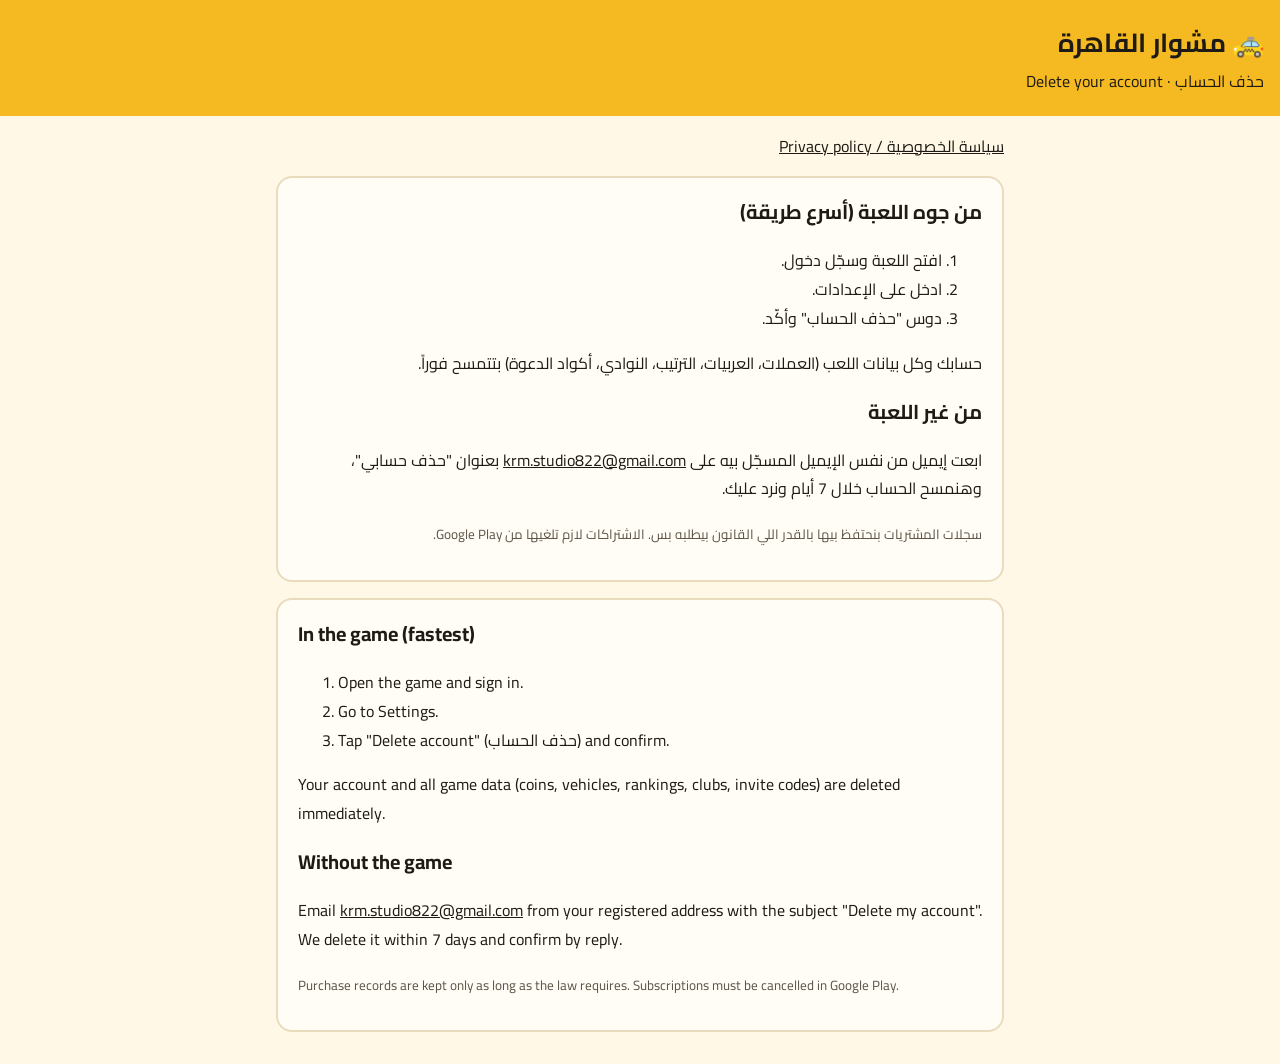
==== delete-account.html @ 1ef624c5 "Privacy policy and account deletion pages for Cairo Rides Co-Authored-By: Claude Opus 5.5 <noreply@a" ====
<!doctype html>
<html lang="ar" dir="rtl">
<head><meta charset="utf-8"><meta name="viewport" content="width=device-width,initial-scale=1">
<title>مشوار القاهرة - حذف الحساب</title>
<link href="https://fonts.googleapis.com/css2?family=Cairo:wght@400;700&display=swap" rel="stylesheet"><link rel="stylesheet" href="style.css"></head>
<body>
<header><h1>🚕 مشوار القاهرة</h1><p>حذف الحساب · Delete your account</p></header>
<main>
<nav><a href="index.html">سياسة الخصوصية / Privacy policy</a></nav>
<section>
<h2>من جوه اللعبة (أسرع طريقة)</h2>
<ol><li>افتح اللعبة وسجّل دخول.</li><li>ادخل على الإعدادات.</li><li>دوس "حذف الحساب" وأكّد.</li></ol>
<p>حسابك وكل بيانات اللعب (العملات، العربيات، الترتيب، النوادي، أكواد الدعوة) بتتمسح فوراً.</p>
<h2>من غير اللعبة</h2>
<p>ابعت إيميل من نفس الإيميل المسجّل بيه على <a href="mailto:krm.studio822@gmail.com?subject=Delete%20my%20Cairo%20Rides%20account">krm.studio822@gmail.com</a> بعنوان "حذف حسابي"، وهنمسح الحساب خلال 7 أيام ونرد عليك.</p>
<p><small>سجلات المشتريات بنحتفظ بيها بالقدر اللي القانون بيطلبه بس. الاشتراكات لازم تلغيها من Google Play.</small></p>
</section>
<section class="en" dir="ltr" lang="en">
<h2>In the game (fastest)</h2>
<ol><li>Open the game and sign in.</li><li>Go to Settings.</li><li>Tap "Delete account" (حذف الحساب) and confirm.</li></ol>
<p>Your account and all game data (coins, vehicles, rankings, clubs, invite codes) are deleted immediately.</p>
<h2>Without the game</h2>
<p>Email <a href="mailto:krm.studio822@gmail.com?subject=Delete%20my%20Cairo%20Rides%20account">krm.studio822@gmail.com</a> from your registered address with the subject "Delete my account". We delete it within 7 days and confirm by reply.</p>
<p><small>Purchase records are kept only as long as the law requires. Subscriptions must be cancelled in Google Play.</small></p>
</section>
</main>
</body>
</html>
---- style.css ----
:root{--ink:#1E1A15;--cream:#FFF8E6;--card:#FFFDF6;--line:#E8DCBC;--taxi:#F5B921;--muted:#5C5346}
@media (prefers-color-scheme:dark){:root{--ink:#F4EBD8;--cream:#1A1714;--card:#24201B;--line:#3A332A;--muted:#BDB09A}}
*{box-sizing:border-box}body{margin:0;background:var(--cream);color:var(--ink);font:16px/1.8 "Cairo",Tahoma,sans-serif}
header{background:var(--taxi);color:#1E1A15;padding:20px 16px}header h1{margin:0;font-size:26px}header p{margin:0}
main{max-width:760px;margin:0 auto;padding:16px}section{background:var(--card);border:2px solid var(--line);border-radius:16px;padding:16px 20px;margin:16px 0}
h2{font-size:20px;margin:0 0 8px}nav a{margin-inline-end:16px;color:inherit}a{color:inherit}.en{direction:ltr;text-align:left}small{color:var(--muted)}
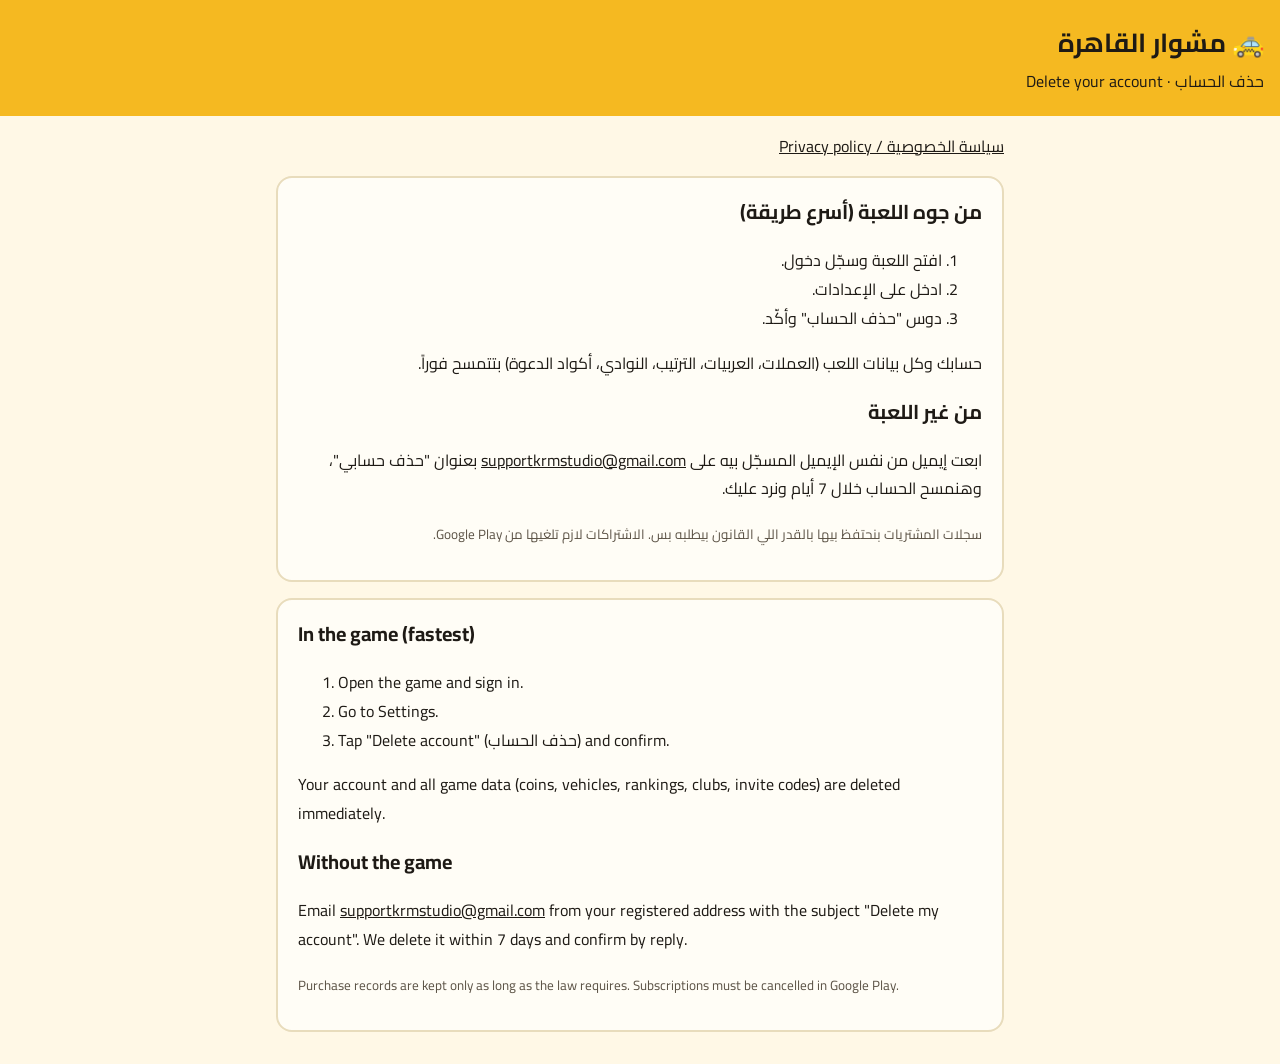
==== commit 8dd432c3: "Use supportkrmstudio@gmail.com as the contact address Co-Authored-By: Claude Opus 5.5 <noreply@anthr" ====
--- a/delete-account.html
+++ b/delete-account.html
@@ -12,7 +12,7 @@
 <ol><li>افتح اللعبة وسجّل دخول.</li><li>ادخل على الإعدادات.</li><li>دوس "حذف الحساب" وأكّد.</li></ol>
 <p>حسابك وكل بيانات اللعب (العملات، العربيات، الترتيب، النوادي، أكواد الدعوة) بتتمسح فوراً.</p>
 <h2>من غير اللعبة</h2>
-<p>ابعت إيميل من نفس الإيميل المسجّل بيه على <a href="mailto:krm.studio822@gmail.com?subject=Delete%20my%20Cairo%20Rides%20account">krm.studio822@gmail.com</a> بعنوان "حذف حسابي"، وهنمسح الحساب خلال 7 أيام ونرد عليك.</p>
+<p>ابعت إيميل من نفس الإيميل المسجّل بيه على <a href="mailto:supportkrmstudio@gmail.com?subject=Delete%20my%20Cairo%20Rides%20account">supportkrmstudio@gmail.com</a> بعنوان "حذف حسابي"، وهنمسح الحساب خلال 7 أيام ونرد عليك.</p>
 <p><small>سجلات المشتريات بنحتفظ بيها بالقدر اللي القانون بيطلبه بس. الاشتراكات لازم تلغيها من Google Play.</small></p>
 </section>
 <section class="en" dir="ltr" lang="en">
@@ -20,7 +20,7 @@
 <ol><li>Open the game and sign in.</li><li>Go to Settings.</li><li>Tap "Delete account" (حذف الحساب) and confirm.</li></ol>
 <p>Your account and all game data (coins, vehicles, rankings, clubs, invite codes) are deleted immediately.</p>
 <h2>Without the game</h2>
-<p>Email <a href="mailto:krm.studio822@gmail.com?subject=Delete%20my%20Cairo%20Rides%20account">krm.studio822@gmail.com</a> from your registered address with the subject "Delete my account". We delete it within 7 days and confirm by reply.</p>
+<p>Email <a href="mailto:supportkrmstudio@gmail.com?subject=Delete%20my%20Cairo%20Rides%20account">supportkrmstudio@gmail.com</a> from your registered address with the subject "Delete my account". We delete it within 7 days and confirm by reply.</p>
 <p><small>Purchase records are kept only as long as the law requires. Subscriptions must be cancelled in Google Play.</small></p>
 </section>
 </main>
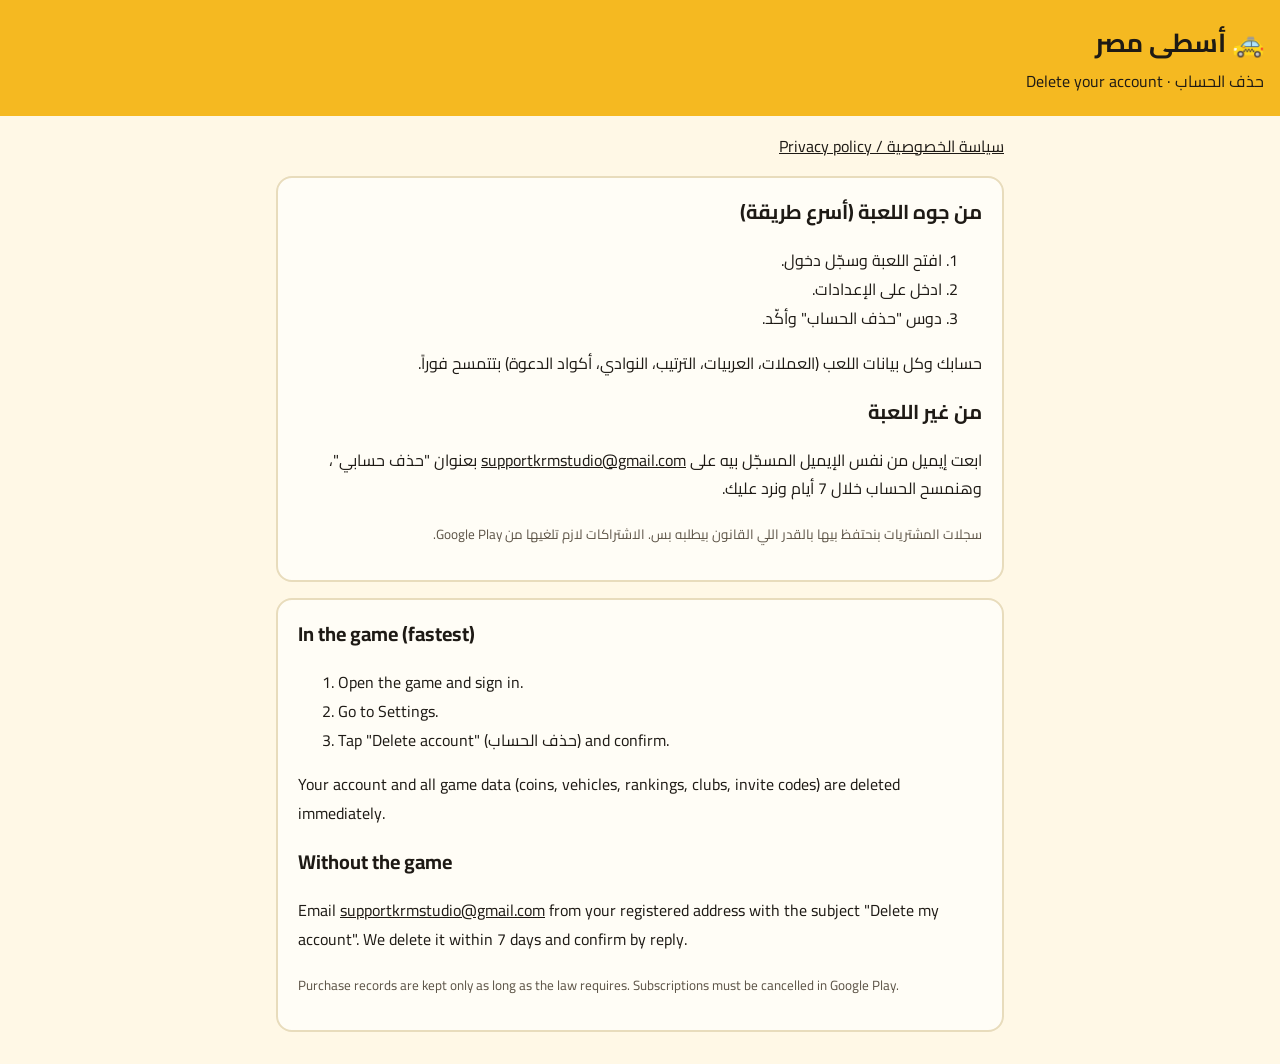
==== commit 9f393801: "Rename game to أسطى مصر Co-Authored-By: Claude Opus 5.5 <noreply@anthropic.com>" ====
--- a/delete-account.html
+++ b/delete-account.html
@@ -1,10 +1,10 @@
 <!doctype html>
 <html lang="ar" dir="rtl">
 <head><meta charset="utf-8"><meta name="viewport" content="width=device-width,initial-scale=1">
-<title>مشوار القاهرة - حذف الحساب</title>
+<title>أسطى مصر - حذف الحساب</title>
 <link href="https://fonts.googleapis.com/css2?family=Cairo:wght@400;700&display=swap" rel="stylesheet"><link rel="stylesheet" href="style.css"></head>
 <body>
-<header><h1>🚕 مشوار القاهرة</h1><p>حذف الحساب · Delete your account</p></header>
+<header><h1>🚕 أسطى مصر</h1><p>حذف الحساب · Delete your account</p></header>
 <main>
 <nav><a href="index.html">سياسة الخصوصية / Privacy policy</a></nav>
 <section>
